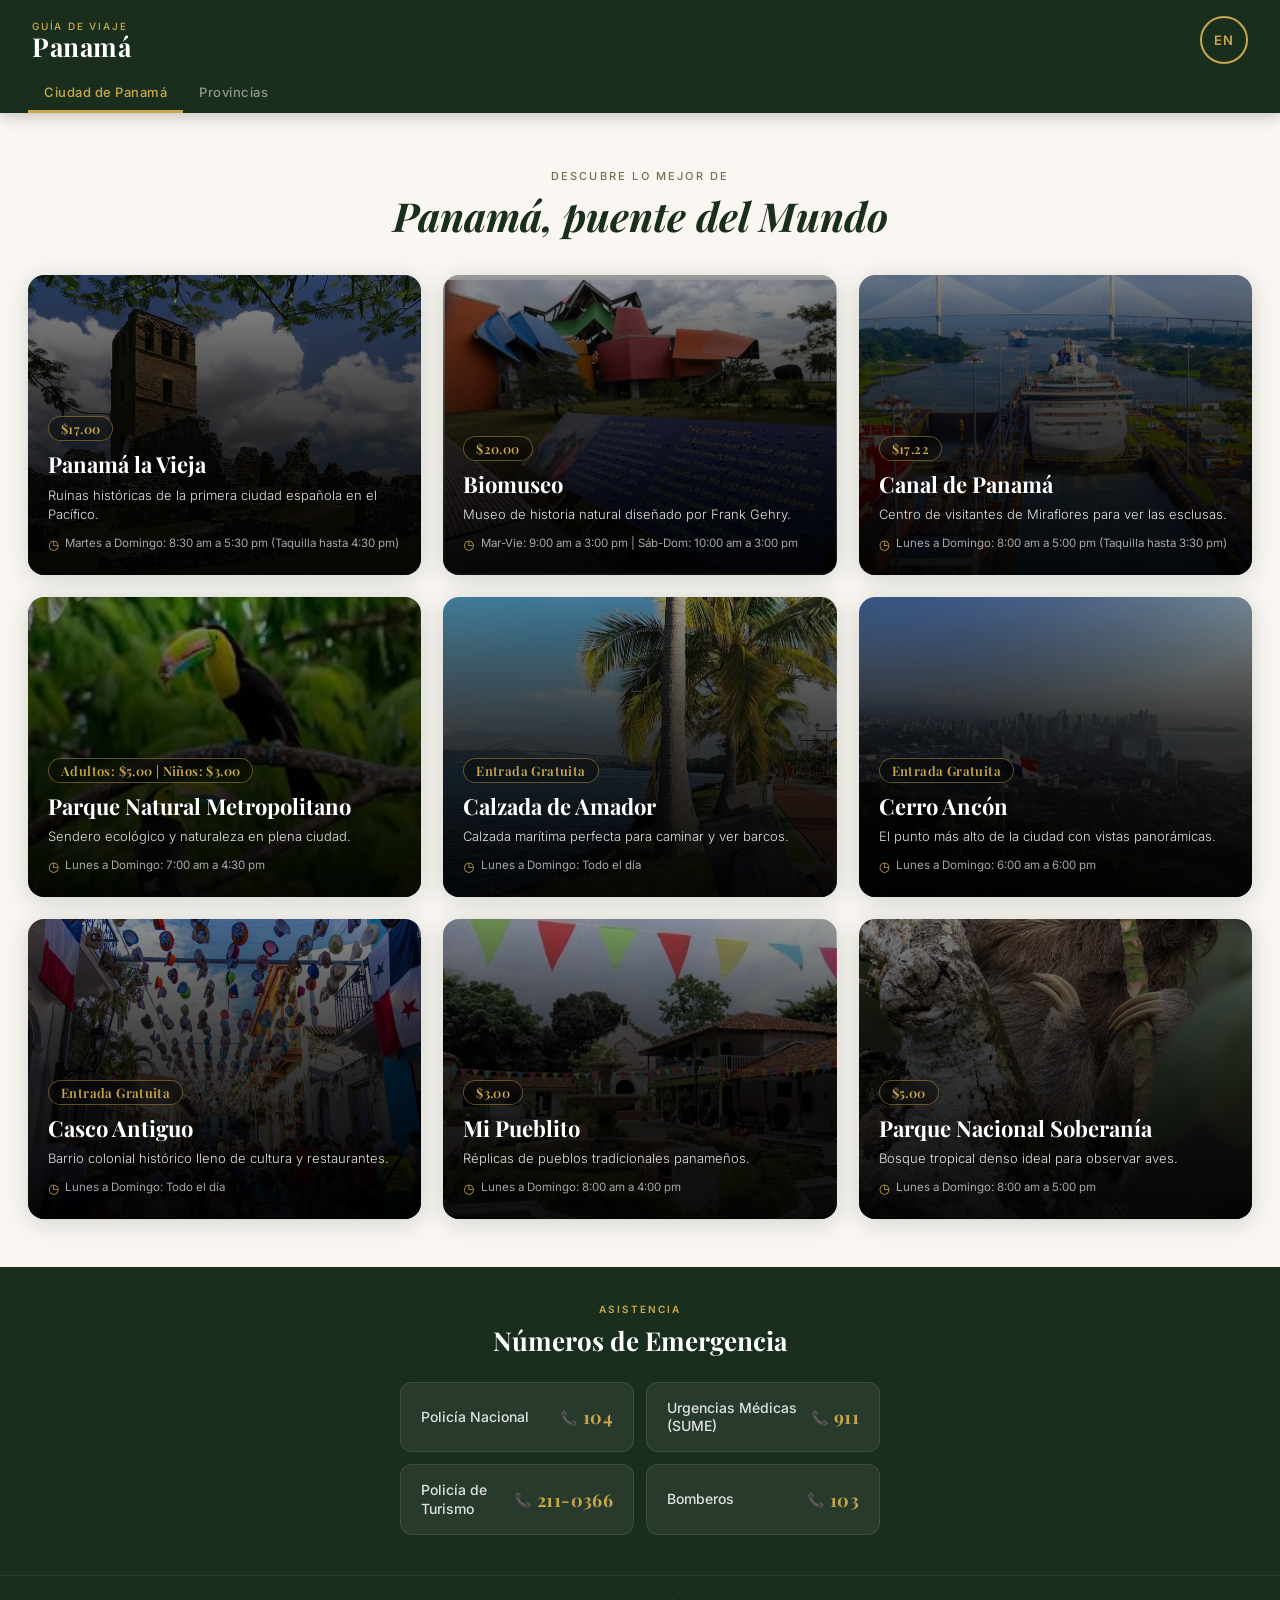
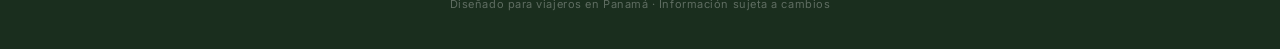
==== index (2).html @ 825de020 "Add files via upload" ====
<!DOCTYPE html>
<html lang="es">
<head>
  <meta charset="UTF-8" />
  <meta name="viewport" content="width=device-width, initial-scale=1.0" />
  <title>Guía Turística — Panamá</title>
  <link rel="preconnect" href="https://fonts.googleapis.com" />
  <link rel="preconnect" href="https://fonts.gstatic.com" crossorigin />
  <link href="https://fonts.googleapis.com/css2?family=Playfair+Display:ital,wght@0,400;0,600;0,700;1,400&family=Inter:wght@300;400;500;600&display=swap" rel="stylesheet" />
  <link rel="stylesheet" href="style.css" />
</head>
<body>

  <!-- STICKY HEADER -->
  <header class="site-header">
    <div class="header-inner">
      <div class="header-brand">
        <span class="header-eyebrow" id="txt-eyebrow">Guía de Viaje</span>
        <h1 class="header-title">Panamá</h1>
      </div>
      <button class="lang-toggle" id="langToggle" aria-label="Switch language">
        <span class="lang-active" id="langLabel">EN</span>
      </button>
    </div>

    <!-- FILTER TABS -->
    <nav class="filter-nav" role="tablist">
      <button class="filter-btn active" data-region="ciudad" id="btn-ciudad" role="tab">
        <span id="txt-ciudad">Ciudad de Panamá</span>
      </button>
      <button class="filter-btn" data-region="provincias" id="btn-provincias" role="tab">
        <span id="txt-provincias">Provincias</span>
      </button>
    </nav>
  </header>

  <!-- MAIN CONTENT -->
  <main class="main-content">
    <!-- HERO -->
    <section class="hero">
      <p class="hero-sub" id="txt-hero-sub">Descubre lo mejor de</p>
      <h2 class="hero-heading" id="txt-hero-heading">La Encrucijada del Mundo</h2>
    </section>

    <!-- CARDS GRID -->
    <section class="cards-section">
      <div class="cards-grid" id="cardsGrid"></div>
    </section>

    <!-- EMERGENCY SECTION -->
    <section class="emergency-section" id="emergencySection">
      <div class="emergency-header">
        <span class="section-eyebrow" id="txt-emerg-eyebrow">Asistencia</span>
        <h2 class="section-title" id="txt-emerg-title">Números de Emergencia</h2>
      </div>
      <ul class="emergency-list" id="emergencyList"></ul>
    </section>

    <!-- FOOTER -->
    <footer class="site-footer">
      <p id="txt-footer">Diseñado para viajeros en Panamá · Información sujeta a cambios</p>
    </footer>
  </main>

  <script src="script.js"></script>
</body>
</html>
---- style.css ----
/* ===================================================
   PANAMÁ TOURIST GUIDE — Editorial Tropical Elegante
   =================================================== */

/* ---------- TOKENS ---------- */
:root {
  --c-jungle:    #1A2E1E;
  --c-sand:      #F2E8D9;
  --c-gold:      #C9A84C;
  --c-gold-dark: #A0782A;
  --c-ivory:     #FAF7F2;
  --c-ink:       #2A1F14;
  --c-muted:     #7A6B58;
  --c-white:     #FFFFFF;
  --c-emergency: #8B1A1A;

  --ff-display: 'Playfair Display', Georgia, serif;
  --ff-body:    'Inter', system-ui, sans-serif;

  --radius-card: 16px;
  --radius-btn:  40px;
  --shadow-card: 0 4px 24px rgba(26, 46, 30, 0.18);
  --shadow-soft: 0 2px 12px rgba(0, 0, 0, 0.08);

  --header-h: 112px;
}

/* ---------- RESET & BASE ---------- */
*, *::before, *::after { box-sizing: border-box; margin: 0; padding: 0; }

html { scroll-behavior: smooth; }

body {
  font-family: var(--ff-body);
  background: var(--c-ivory);
  color: var(--c-ink);
  -webkit-font-smoothing: antialiased;
  min-height: 100vh;
}

img { display: block; max-width: 100%; }

ul { list-style: none; }

a { color: inherit; text-decoration: none; }

/* ---------- STICKY HEADER ---------- */
.site-header {
  position: sticky;
  top: 0;
  z-index: 100;
  background: var(--c-jungle);
  box-shadow: 0 2px 16px rgba(0,0,0,0.25);
}

.header-inner {
  display: flex;
  align-items: center;
  justify-content: space-between;
  padding: 14px 20px 0;
}

.header-eyebrow {
  display: block;
  font-family: var(--ff-body);
  font-size: 10px;
  font-weight: 500;
  letter-spacing: 0.18em;
  text-transform: uppercase;
  color: var(--c-gold);
  margin-bottom: 2px;
}

.header-title {
  font-family: var(--ff-display);
  font-size: 26px;
  font-weight: 700;
  color: var(--c-white);
  line-height: 1;
  letter-spacing: 0.02em;
}

/* Language Toggle */
.lang-toggle {
  display: flex;
  align-items: center;
  justify-content: center;
  width: 48px;
  height: 48px;
  border-radius: 50%;
  border: 2px solid var(--c-gold);
  background: transparent;
  cursor: pointer;
  transition: background 0.2s, transform 0.15s;
  flex-shrink: 0;
}

.lang-toggle:hover { background: rgba(201, 168, 76, 0.15); }
.lang-toggle:active { transform: scale(0.93); }

.lang-active {
  font-family: var(--ff-body);
  font-size: 13px;
  font-weight: 600;
  letter-spacing: 0.06em;
  color: var(--c-gold);
}

/* Filter Nav */
.filter-nav {
  display: flex;
  gap: 0;
  padding: 10px 16px 0;
  overflow-x: auto;
  scrollbar-width: none;
}
.filter-nav::-webkit-scrollbar { display: none; }

.filter-btn {
  flex-shrink: 0;
  background: transparent;
  border: none;
  border-bottom: 3px solid transparent;
  color: rgba(255,255,255,0.5);
  font-family: var(--ff-body);
  font-size: 13px;
  font-weight: 500;
  letter-spacing: 0.04em;
  padding: 8px 16px 10px;
  cursor: pointer;
  transition: color 0.2s, border-color 0.2s;
  white-space: nowrap;
}

.filter-btn.active {
  color: var(--c-gold);
  border-bottom-color: var(--c-gold);
}

.filter-btn:hover:not(.active) {
  color: rgba(255,255,255,0.8);
}

/* ---------- HERO ---------- */
.hero {
  padding: 40px 24px 20px;
  text-align: center;
}

.hero-sub {
  font-family: var(--ff-body);
  font-size: 11px;
  font-weight: 500;
  letter-spacing: 0.2em;
  text-transform: uppercase;
  color: var(--c-muted);
  margin-bottom: 10px;
}

.hero-heading {
  font-family: var(--ff-display);
  font-size: clamp(28px, 8vw, 40px);
  font-weight: 700;
  font-style: italic;
  color: var(--c-jungle);
  line-height: 1.15;
}

/* ---------- CARDS SECTION ---------- */
.cards-section {
  padding: 8px 16px 32px;
}

.cards-grid {
  display: grid;
  grid-template-columns: 1fr;
  gap: 20px;
}

/* Card */
.card {
  position: relative;
  border-radius: var(--radius-card);
  overflow: hidden;
  min-height: 260px;
  display: flex;
  flex-direction: column;
  justify-content: flex-end;
  background-color: var(--c-jungle);
  background-size: cover;
  background-position: center;
  box-shadow: var(--shadow-card);
  cursor: default;
  transition: transform 0.25s ease, box-shadow 0.25s ease;
}

.card:hover {
  transform: translateY(-3px);
  box-shadow: 0 10px 32px rgba(26, 46, 30, 0.28);
}

/* Dark gradient overlay for text legibility */
.card::before {
  content: '';
  position: absolute;
  inset: 0;
  background: linear-gradient(
    to bottom,
    rgba(0, 0, 0, 0.0) 0%,
    rgba(0, 0, 0, 0.4) 40%,
    rgba(0, 0, 0, 0.78) 100%
  );
  z-index: 1;
}

.card-body {
  position: relative;
  z-index: 2;
  padding: 20px 20px 22px;
}

.card-price {
  display: inline-block;
  font-family: var(--ff-display);
  font-size: 13px;
  font-weight: 600;
  color: var(--c-gold);
  background: rgba(0,0,0,0.35);
  border: 1px solid rgba(201, 168, 76, 0.45);
  border-radius: 20px;
  padding: 3px 12px;
  margin-bottom: 10px;
  letter-spacing: 0.03em;
  backdrop-filter: blur(4px);
}

.card-name {
  font-family: var(--ff-display);
  font-size: 22px;
  font-weight: 700;
  color: var(--c-white);
  line-height: 1.2;
  margin-bottom: 8px;
}

.card-detail {
  font-size: 13px;
  font-weight: 300;
  color: rgba(255,255,255,0.88);
  line-height: 1.5;
  margin-bottom: 10px;
}

.card-schedule {
  display: flex;
  align-items: flex-start;
  gap: 6px;
  font-size: 11.5px;
  color: rgba(255,255,255,0.65);
  font-weight: 400;
  line-height: 1.45;
}

.card-schedule::before {
  content: '◷';
  font-size: 13px;
  color: var(--c-gold);
  flex-shrink: 0;
  line-height: 1.4;
}

/* ---------- EMERGENCY SECTION ---------- */
.emergency-section {
  background: var(--c-jungle);
  margin: 0 0 0 0;
  padding: 36px 20px 40px;
}

.emergency-header {
  text-align: center;
  margin-bottom: 24px;
}

.section-eyebrow {
  display: block;
  font-size: 10px;
  font-weight: 600;
  letter-spacing: 0.2em;
  text-transform: uppercase;
  color: var(--c-gold);
  margin-bottom: 8px;
}

.section-title {
  font-family: var(--ff-display);
  font-size: 26px;
  font-weight: 700;
  color: var(--c-white);
}

.emergency-list {
  display: grid;
  grid-template-columns: 1fr;
  gap: 12px;
  max-width: 480px;
  margin: 0 auto;
}

.emergency-item {
  display: flex;
  align-items: center;
  justify-content: space-between;
  background: rgba(255,255,255,0.06);
  border: 1px solid rgba(255,255,255,0.1);
  border-radius: 12px;
  padding: 16px 20px;
  gap: 12px;
  transition: background 0.2s;
}

.emergency-item:hover {
  background: rgba(201, 168, 76, 0.12);
}

.emergency-name {
  font-size: 14px;
  font-weight: 500;
  color: rgba(255,255,255,0.85);
  line-height: 1.3;
  flex: 1;
}

.emergency-link {
  display: inline-flex;
  align-items: center;
  gap: 6px;
  font-family: var(--ff-display);
  font-size: 18px;
  font-weight: 700;
  color: var(--c-gold);
  flex-shrink: 0;
  letter-spacing: 0.02em;
  transition: color 0.2s;
}

.emergency-link:hover { color: #E8C46A; }

.emergency-link::before {
  content: '📞';
  font-size: 14px;
}

/* ---------- FOOTER ---------- */
.site-footer {
  background: var(--c-jungle);
  border-top: 1px solid rgba(255,255,255,0.07);
  padding: 20px 24px 36px;
  text-align: center;
}

.site-footer p {
  font-size: 11px;
  color: rgba(255,255,255,0.3);
  letter-spacing: 0.05em;
  line-height: 1.6;
}

/* ---------- EMPTY STATE ---------- */
.empty-state {
  text-align: center;
  padding: 48px 24px;
  color: var(--c-muted);
}

.empty-state p {
  font-family: var(--ff-display);
  font-style: italic;
  font-size: 18px;
}

/* ---------- ENTER ANIMATION ---------- */
@keyframes fadeUp {
  from { opacity: 0; transform: translateY(14px); }
  to   { opacity: 1; transform: translateY(0); }
}

.card {
  animation: fadeUp 0.35s ease both;
}

/* Stagger delay via nth-child */
.card:nth-child(1)  { animation-delay: 0.04s; }
.card:nth-child(2)  { animation-delay: 0.08s; }
.card:nth-child(3)  { animation-delay: 0.12s; }
.card:nth-child(4)  { animation-delay: 0.16s; }
.card:nth-child(5)  { animation-delay: 0.20s; }
.card:nth-child(6)  { animation-delay: 0.24s; }
.card:nth-child(7)  { animation-delay: 0.28s; }
.card:nth-child(8)  { animation-delay: 0.32s; }
.card:nth-child(9)  { animation-delay: 0.36s; }

/* ---------- REDUCED MOTION ---------- */
@media (prefers-reduced-motion: reduce) {
  .card { animation: none; }
  .card:hover { transform: none; }
}

/* ---------- TABLET (480px+) ---------- */
@media (min-width: 480px) {
  .cards-grid {
    grid-template-columns: 1fr 1fr;
    gap: 18px;
  }

  .card { min-height: 300px; }
}

/* ---------- DESKTOP (768px+) ---------- */
@media (min-width: 768px) {
  .header-inner { padding: 16px 32px 0; }
  .filter-nav { padding: 12px 28px 0; }

  .hero { padding: 56px 32px 24px; }

  .cards-section { padding: 12px 28px 48px; }

  .cards-grid {
    grid-template-columns: repeat(3, 1fr);
    gap: 22px;
  }

  .emergency-list {
    grid-template-columns: 1fr 1fr;
  }
}
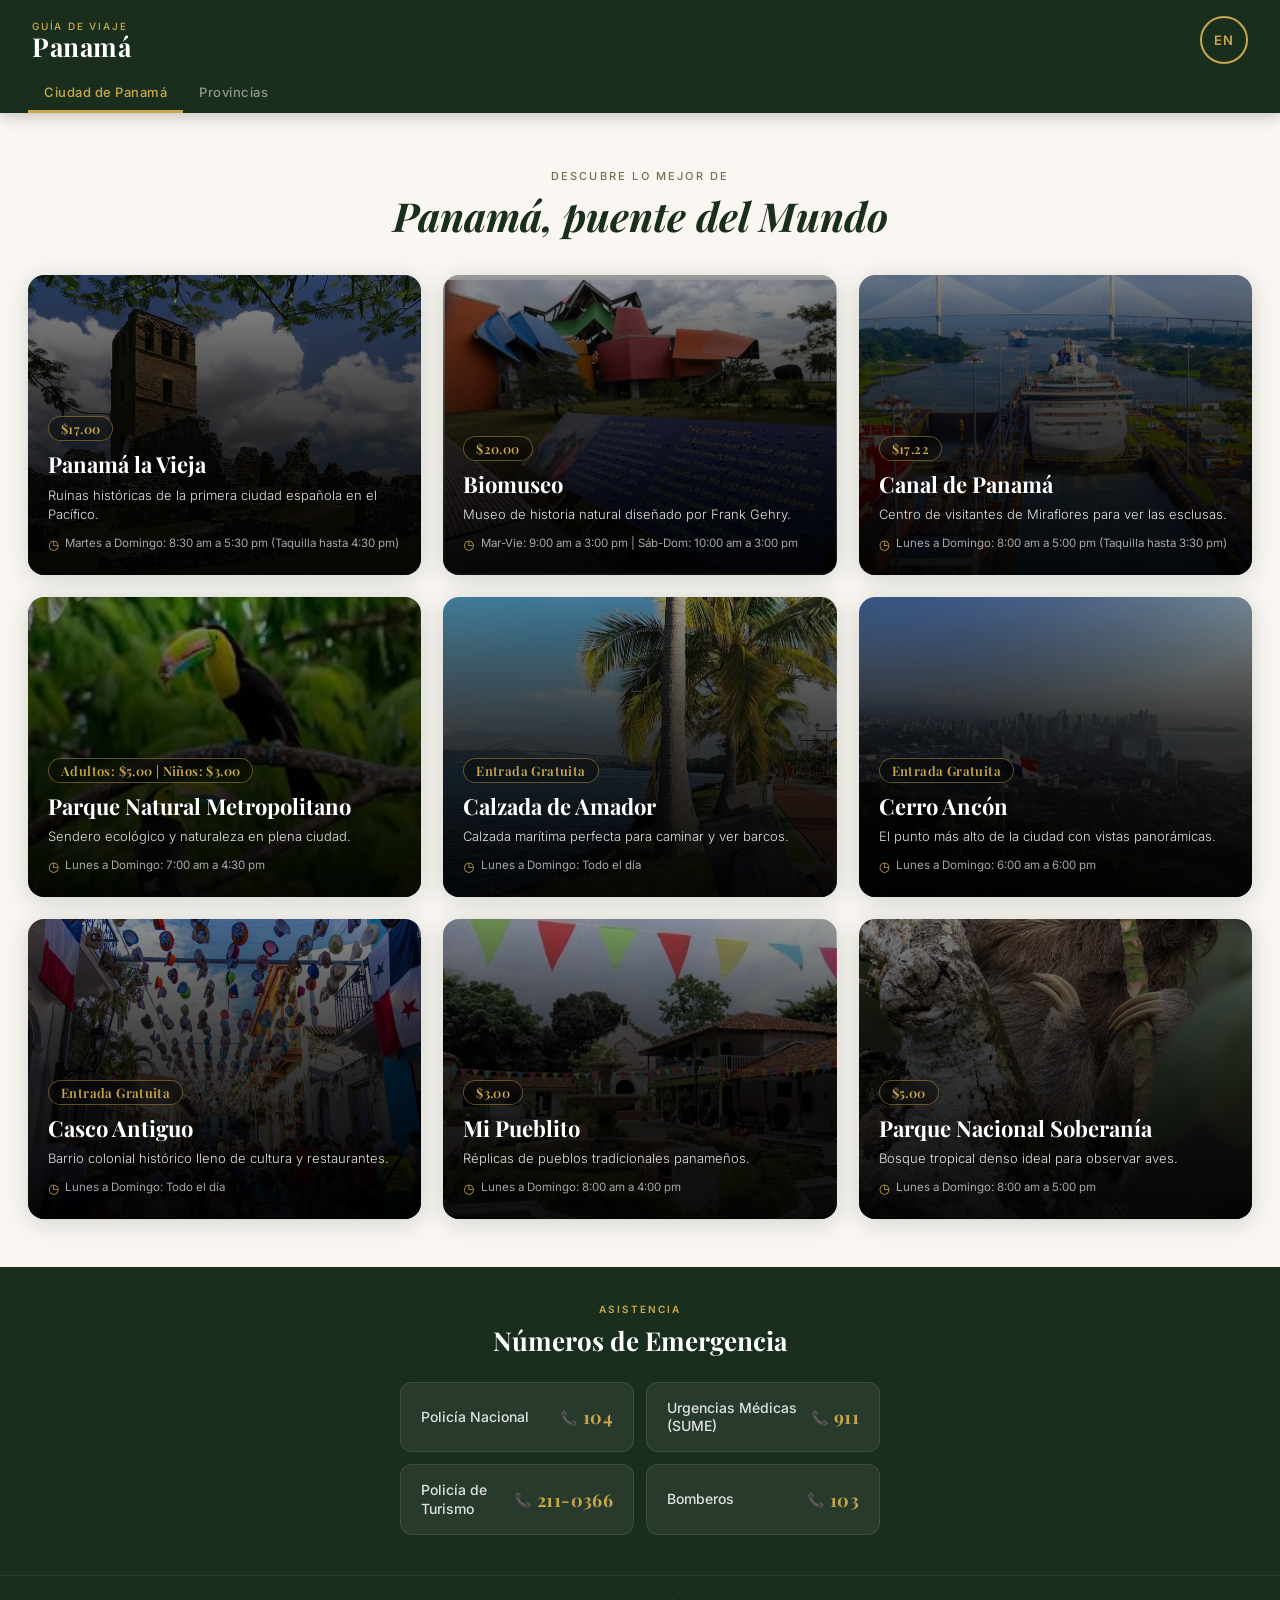
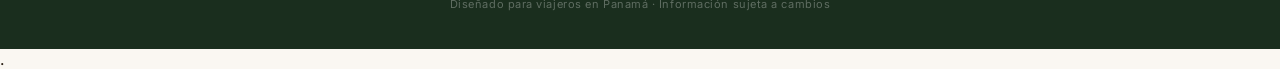
==== commit 3d809fc6: "Update index (2).html" ====
--- a/index (2).html
+++ b/index (2).html
@@ -64,4 +64,4 @@
 
   <script src="script.js"></script>
 </body>
-</html>
+</html> .
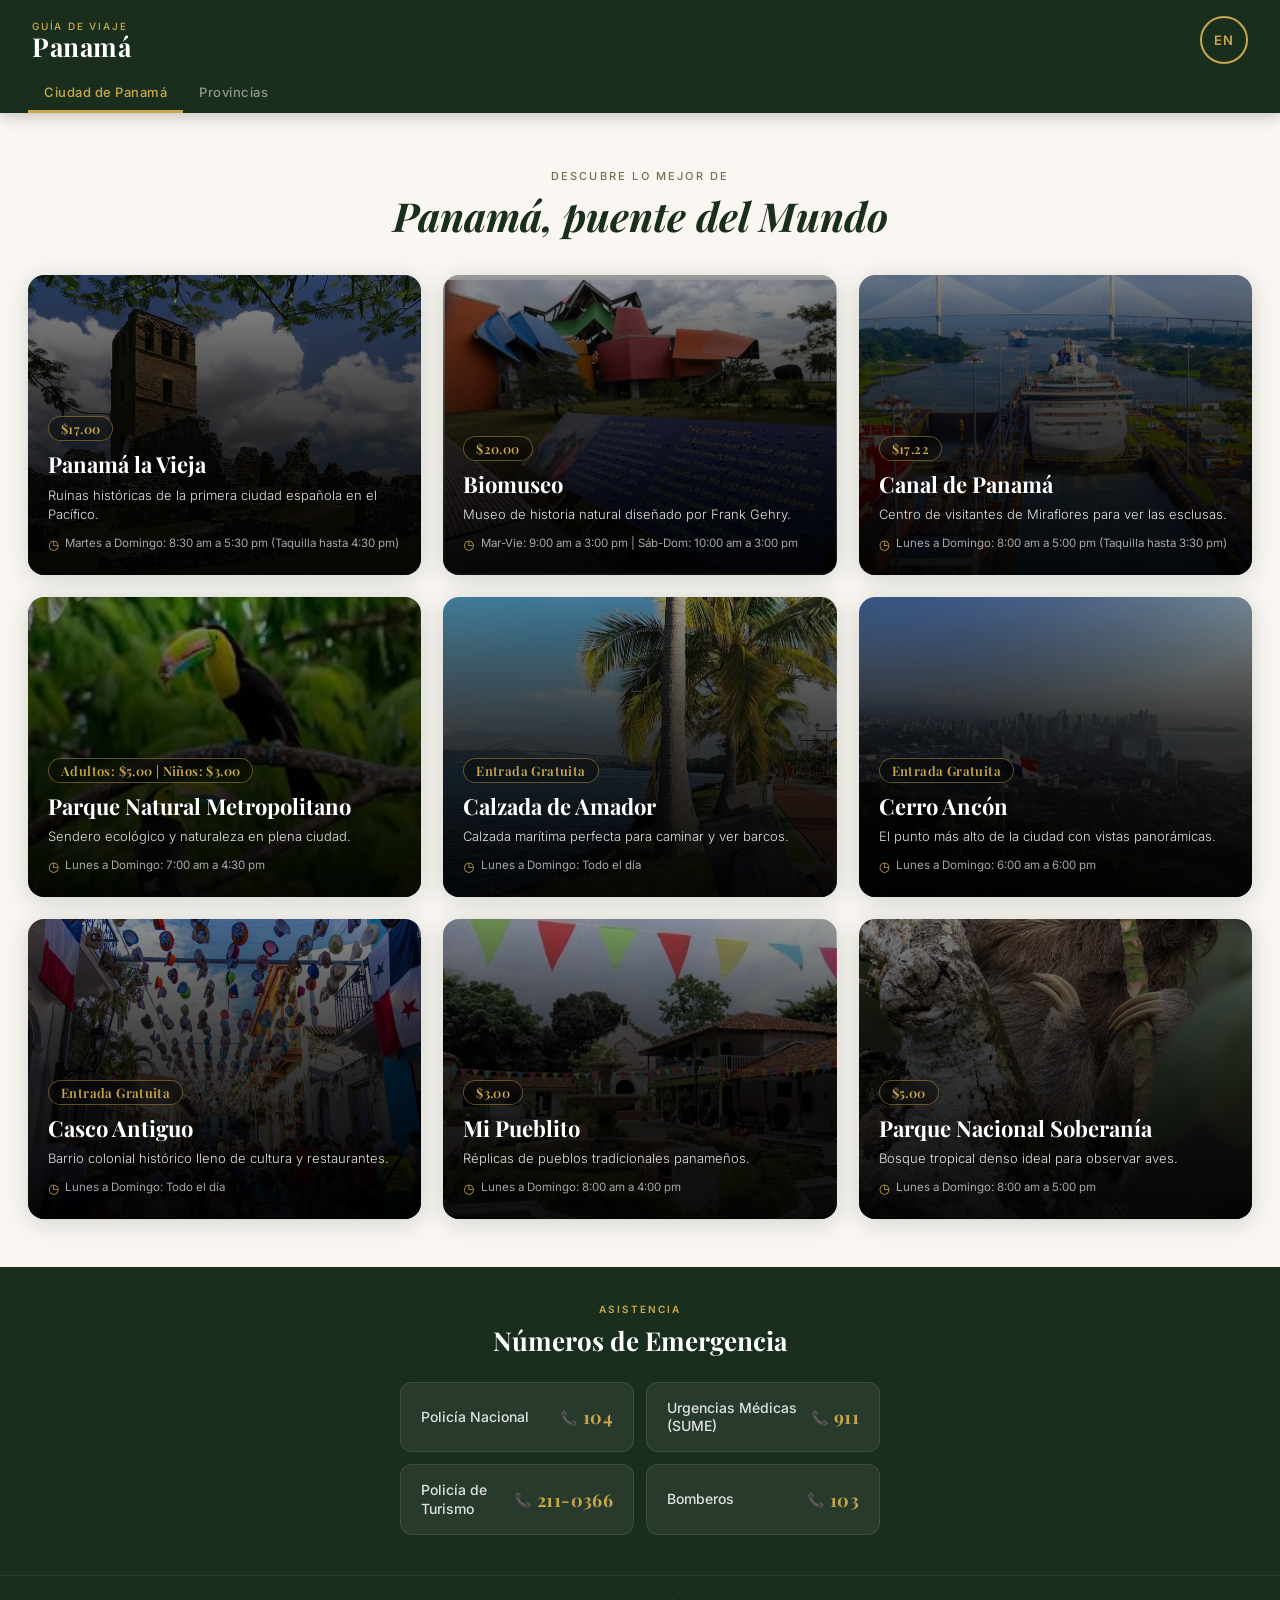
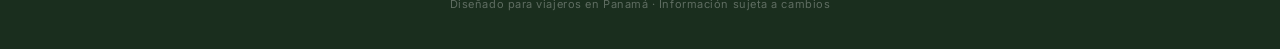
==== commit f144770b: "Add files via upload" ====
--- a/index (2).html
+++ b/index (2).html
@@ -64,4 +64,4 @@
 
   <script src="script.js"></script>
 </body>
-</html> .
+</html>
--- a/style.css
+++ b/style.css
@@ -433,3 +433,87 @@
     grid-template-columns: 1fr 1fr;
   }
 }
+/* ==========================================
+   INICIO ESTILOS: SECCIÓN AMENIDADES
+   ========================================== */
+
+.amenidades-section {
+  padding: 4rem 1.25rem;
+  background-color: #f0f4f8;
+}
+
+.amenidades-container {
+  max-width: 1100px;
+  margin: 0 auto;
+}
+
+.amenidades-header {
+  text-align: center;
+  margin-bottom: 2.5rem;
+}
+
+.amenidades-titulo { 
+  color: #1A2E1E;
+  font-size: 2rem;
+  font-weight: 700;
+  margin: 0 0 0.5rem;
+}
+
+.amenidades-subtitulo {
+  color: #A0782A;
+  font-size: 1rem;
+  opacity: 0.7;
+  margin: 0;
+}
+
+.amenidades-grid {
+  display: grid;
+  grid-template-columns: 1fr;
+  gap: 1rem;
+}
+
+.amenidad-card {
+  background-color: #1A2E1E;
+  color: #FFFFFF;
+  border-radius: 16px;
+  padding: 1.25rem 1.5rem;
+  display: flex;
+  flex-direction: column;
+  gap: 0.5rem;
+  border: 1px solid rgba(0,0,0,0.07);
+  box-shadow: 0 2px 10px rgba(0,0,0,0.06);
+}
+
+.amenidad-icono {
+  font-size: 2rem;
+  line-height: 1;
+}
+
+.amenidad-nombre {
+  font-size: 1rem;
+  font-weight: 600;
+  margin: 0;
+}
+
+.amenidad-desc {
+  font-size: 0.875rem;
+  opacity: 0.65;
+  margin: 0;
+  line-height: 1.6;
+}
+
+@media (min-width: 600px) {
+  .amenidades-grid {
+    grid-template-columns: repeat(2, 1fr);
+  }
+}
+
+@media (min-width: 960px) {
+  .amenidades-grid {
+    grid-template-columns: repeat(3, 1fr);
+  }
+}
+
+/* ==========================================
+   FIN ESTILOS: SECCIÓN AMENIDADES
+   ========================================== */
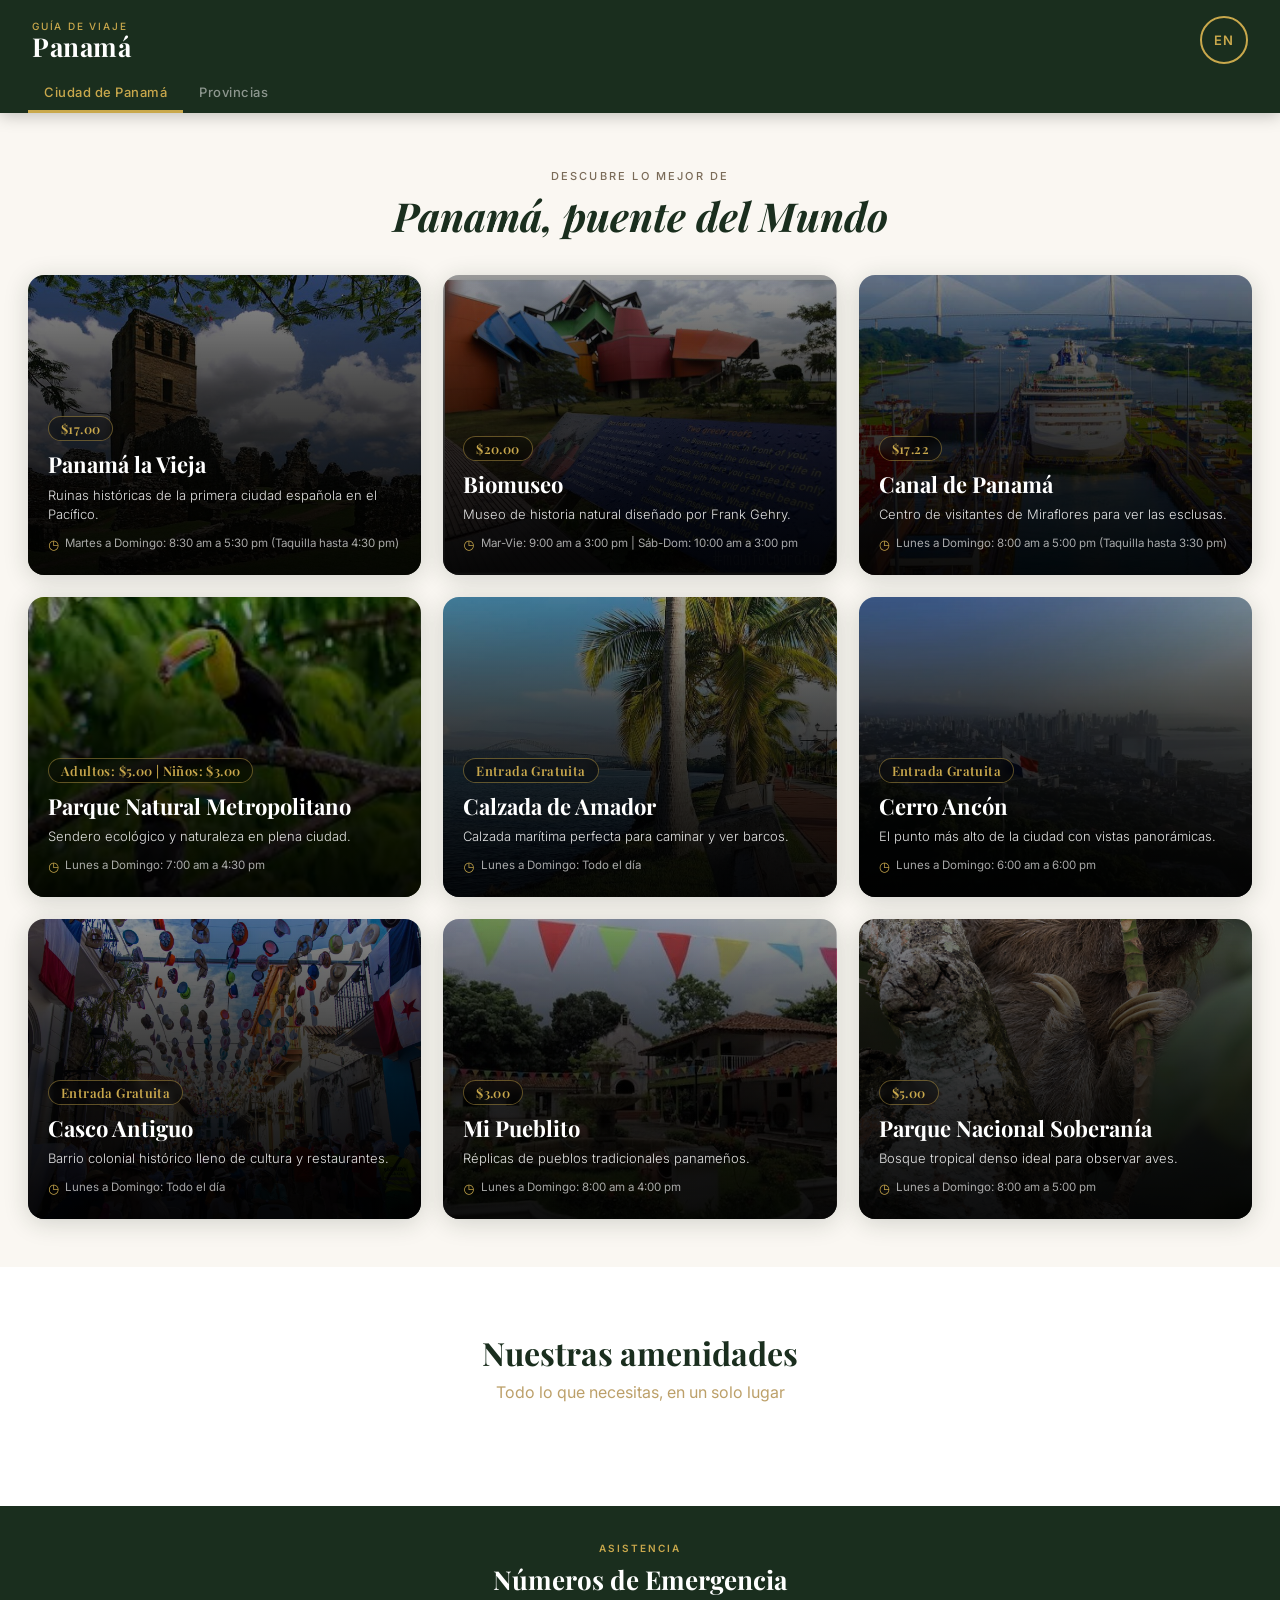
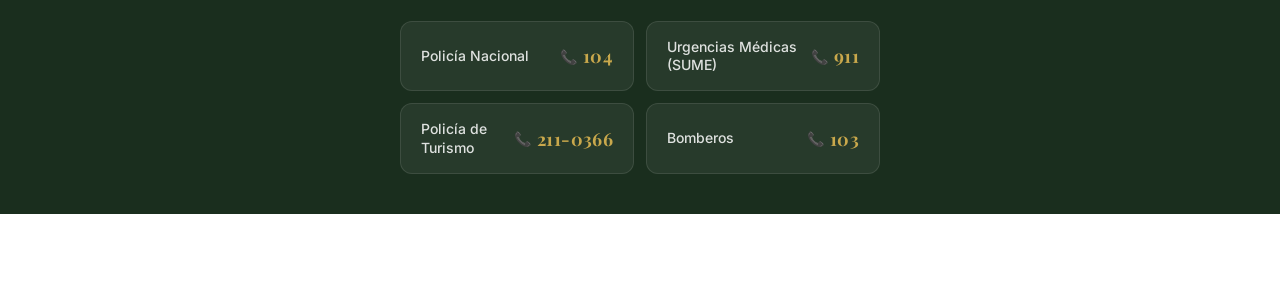
==== commit 5a0fb197: "Add files via upload" ====
--- a/index (2).html
+++ b/index (2).html
@@ -36,6 +36,7 @@
 
   <!-- MAIN CONTENT -->
   <main class="main-content">
+
     <!-- HERO -->
     <section class="hero">
       <p class="hero-sub" id="txt-hero-sub">Descubre lo mejor de</p>
@@ -46,6 +47,22 @@
     <section class="cards-section">
       <div class="cards-grid" id="cardsGrid"></div>
     </section>
+
+    <!-- ==========================================
+         INICIO SECCIÓN: AMENIDADES
+         ========================================== -->
+    <section id="amenidades" class="amenidades-section">
+      <div class="amenidades-container">
+        <div class="amenidades-header">
+          <h2 class="amenidades-titulo" id="txt-amen-titulo">Nuestras amenidades</h2>
+          <p class="amenidades-subtitulo" id="txt-amen-subtitulo">Todo lo que necesitas, en un solo lugar</p>
+        </div>
+        <div class="amenidades-grid" id="amenidadesGrid"></div>
+      </div>
+    </section>
+    <!-- ==========================================
+         FIN SECCIÓN: AMENIDADES
+         ========================================== -->
 
     <!-- EMERGENCY SECTION -->
     <section class="emergency-section" id="emergencySection">
@@ -60,6 +77,7 @@
     <footer class="site-footer">
       <p id="txt-footer">Diseñado para viajeros en Panamá · Información sujeta a cambios</p>
     </footer>
+
   </main>
 
   <script src="script.js"></script>
--- a/style.css
+++ b/style.css
@@ -186,7 +186,7 @@
   display: flex;
   flex-direction: column;
   justify-content: flex-end;
-  background-color: var(--c-jungle);
+  background-color: var(--c-sand);
   background-size: cover;
   background-position: center;
   box-shadow: var(--shadow-card);
@@ -270,6 +270,11 @@
 }
 
 /* ---------- EMERGENCY SECTION ---------- */
+/* Título principal */
+.amenidades-titulo {
+  font-family: 'Playfair Display', serif;  /* Elegante, como los títulos del sitio */
+}
+
 .emergency-section {
   background: var(--c-jungle);
   margin: 0 0 0 0;
@@ -352,7 +357,7 @@
 
 /* ---------- FOOTER ---------- */
 .site-footer {
-  background: var(--c-jungle);
+  background: var(--c-white);
   border-top: 1px solid rgba(255,255,255,0.07);
   padding: 20px 24px 36px;
   text-align: center;
@@ -439,7 +444,7 @@
 
 .amenidades-section {
   padding: 4rem 1.25rem;
-  background-color: #f0f4f8;
+  background-color: #FFFFFF;
 }
 
 .amenidades-container {
